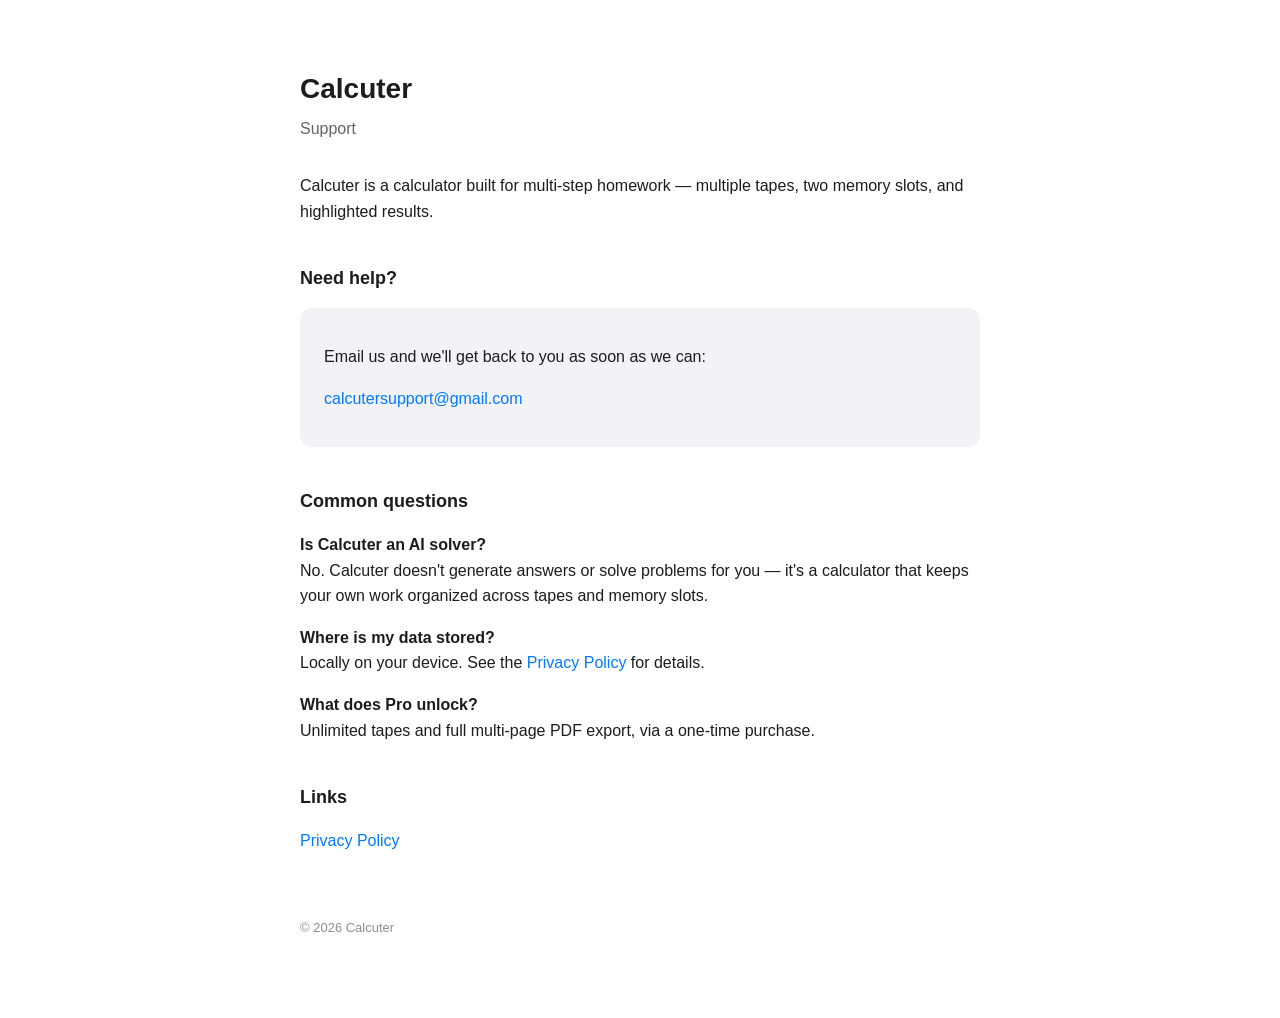
==== index.html @ 087f0ea1 "Add Support and Privacy Policy pages Co-Authored-By: Claude Sonnet 5 <noreply@anthropic.com>" ====
<!DOCTYPE html>
<html lang="en">
<head>
<meta charset="UTF-8">
<meta name="viewport" content="width=device-width, initial-scale=1.0">
<title>Calcuter Support</title>
<style>
  body {
    font-family: -apple-system, BlinkMacSystemFont, "Segoe UI", Roboto, Helvetica, Arial, sans-serif;
    max-width: 680px;
    margin: 0 auto;
    padding: 48px 24px 80px;
    color: #1c1c1e;
    line-height: 1.6;
  }
  h1 { font-size: 28px; margin-bottom: 4px; }
  .tagline { color: #636366; margin-top: 0; margin-bottom: 32px; }
  h2 { font-size: 18px; margin-top: 40px; }
  a { color: #007aff; text-decoration: none; }
  a:hover { text-decoration: underline; }
  .card {
    background: #f2f2f7;
    border-radius: 12px;
    padding: 20px 24px;
    margin-top: 12px;
  }
  footer {
    margin-top: 64px;
    font-size: 13px;
    color: #8e8e93;
  }
</style>
</head>
<body>
  <h1>Calcuter</h1>
  <p class="tagline">Support</p>

  <p>Calcuter is a calculator built for multi-step homework — multiple tapes, two memory slots, and highlighted results.</p>

  <h2>Need help?</h2>
  <div class="card">
    <p>Email us and we'll get back to you as soon as we can:</p>
    <p><a href="mailto:calcutersupport@gmail.com">calcutersupport@gmail.com</a></p>
  </div>

  <h2>Common questions</h2>
  <p><strong>Is Calcuter an AI solver?</strong><br>
  No. Calcuter doesn't generate answers or solve problems for you — it's a calculator that keeps your own work organized across tapes and memory slots.</p>

  <p><strong>Where is my data stored?</strong><br>
  Locally on your device. See the <a href="privacy.html">Privacy Policy</a> for details.</p>

  <p><strong>What does Pro unlock?</strong><br>
  Unlimited tapes and full multi-page PDF export, via a one-time purchase.</p>

  <h2>Links</h2>
  <p><a href="privacy.html">Privacy Policy</a></p>

  <footer>&copy; 2026 Calcuter</footer>
</body>
</html>
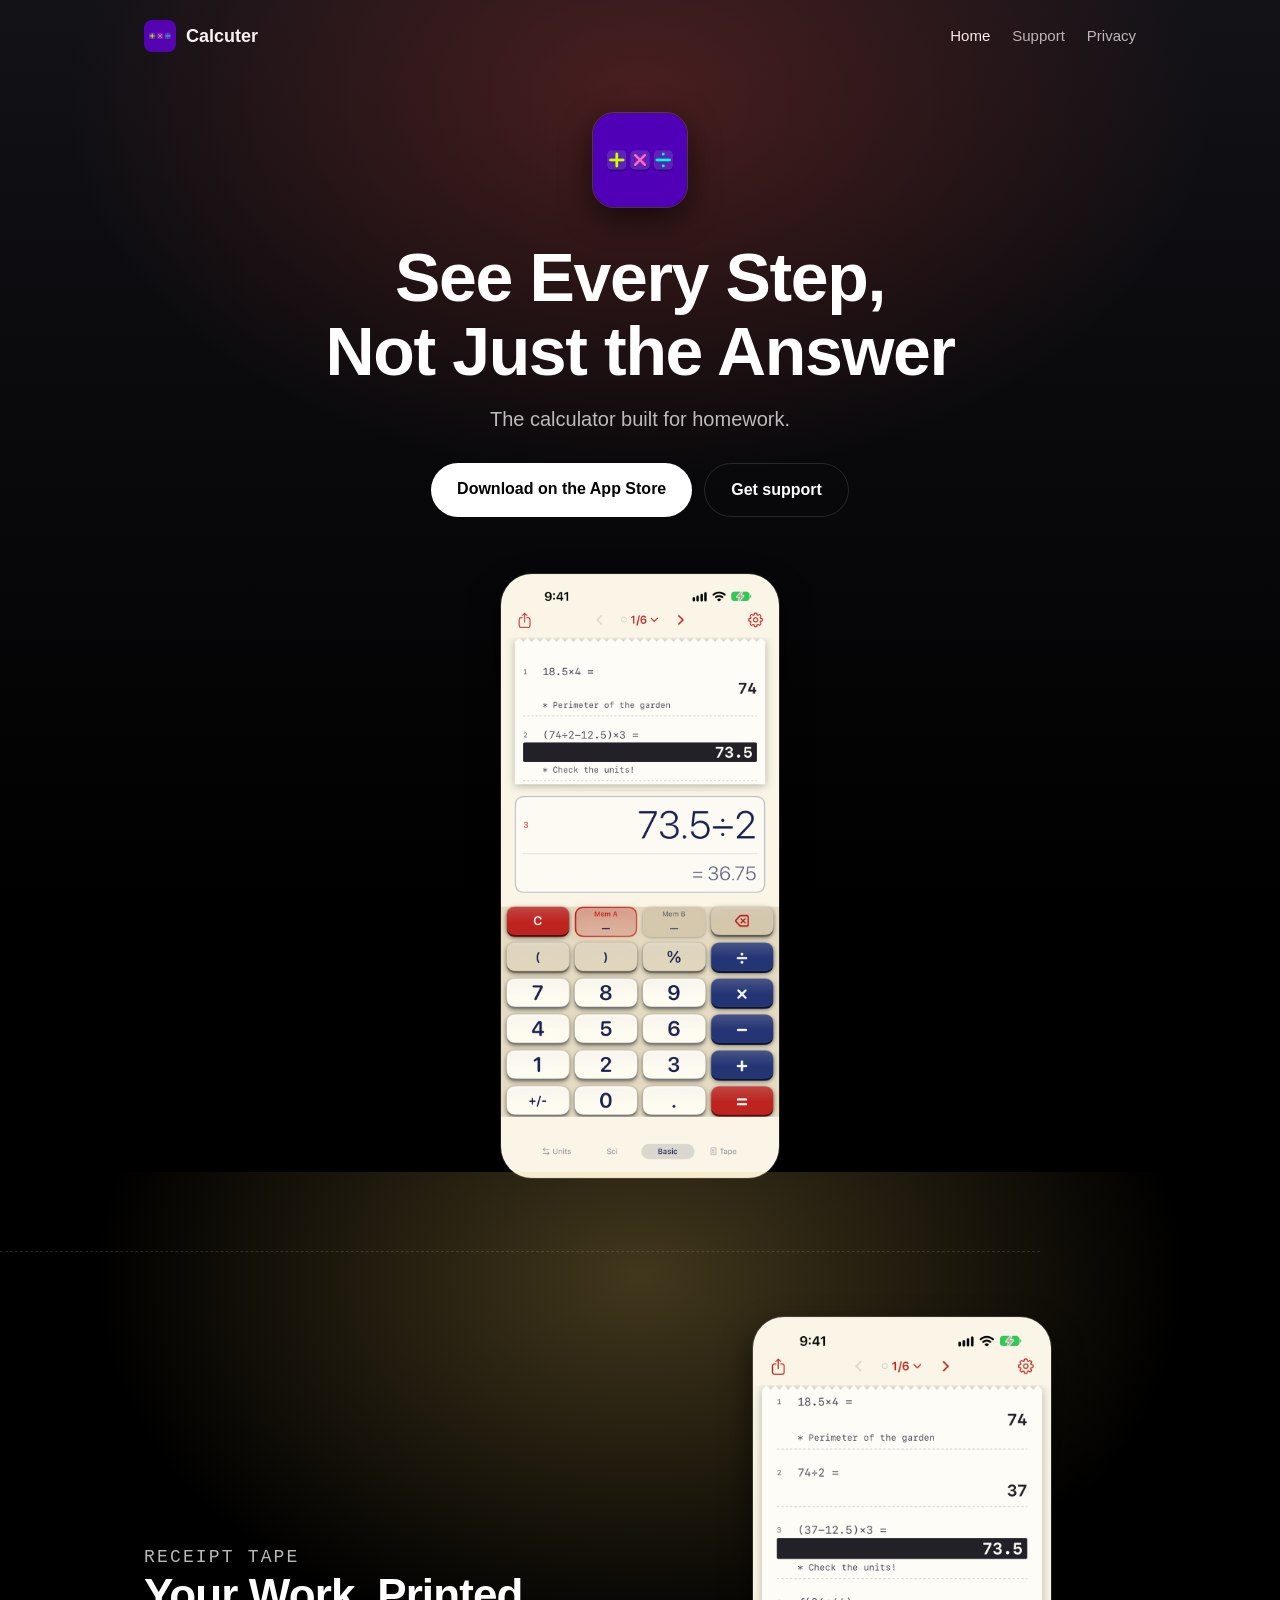
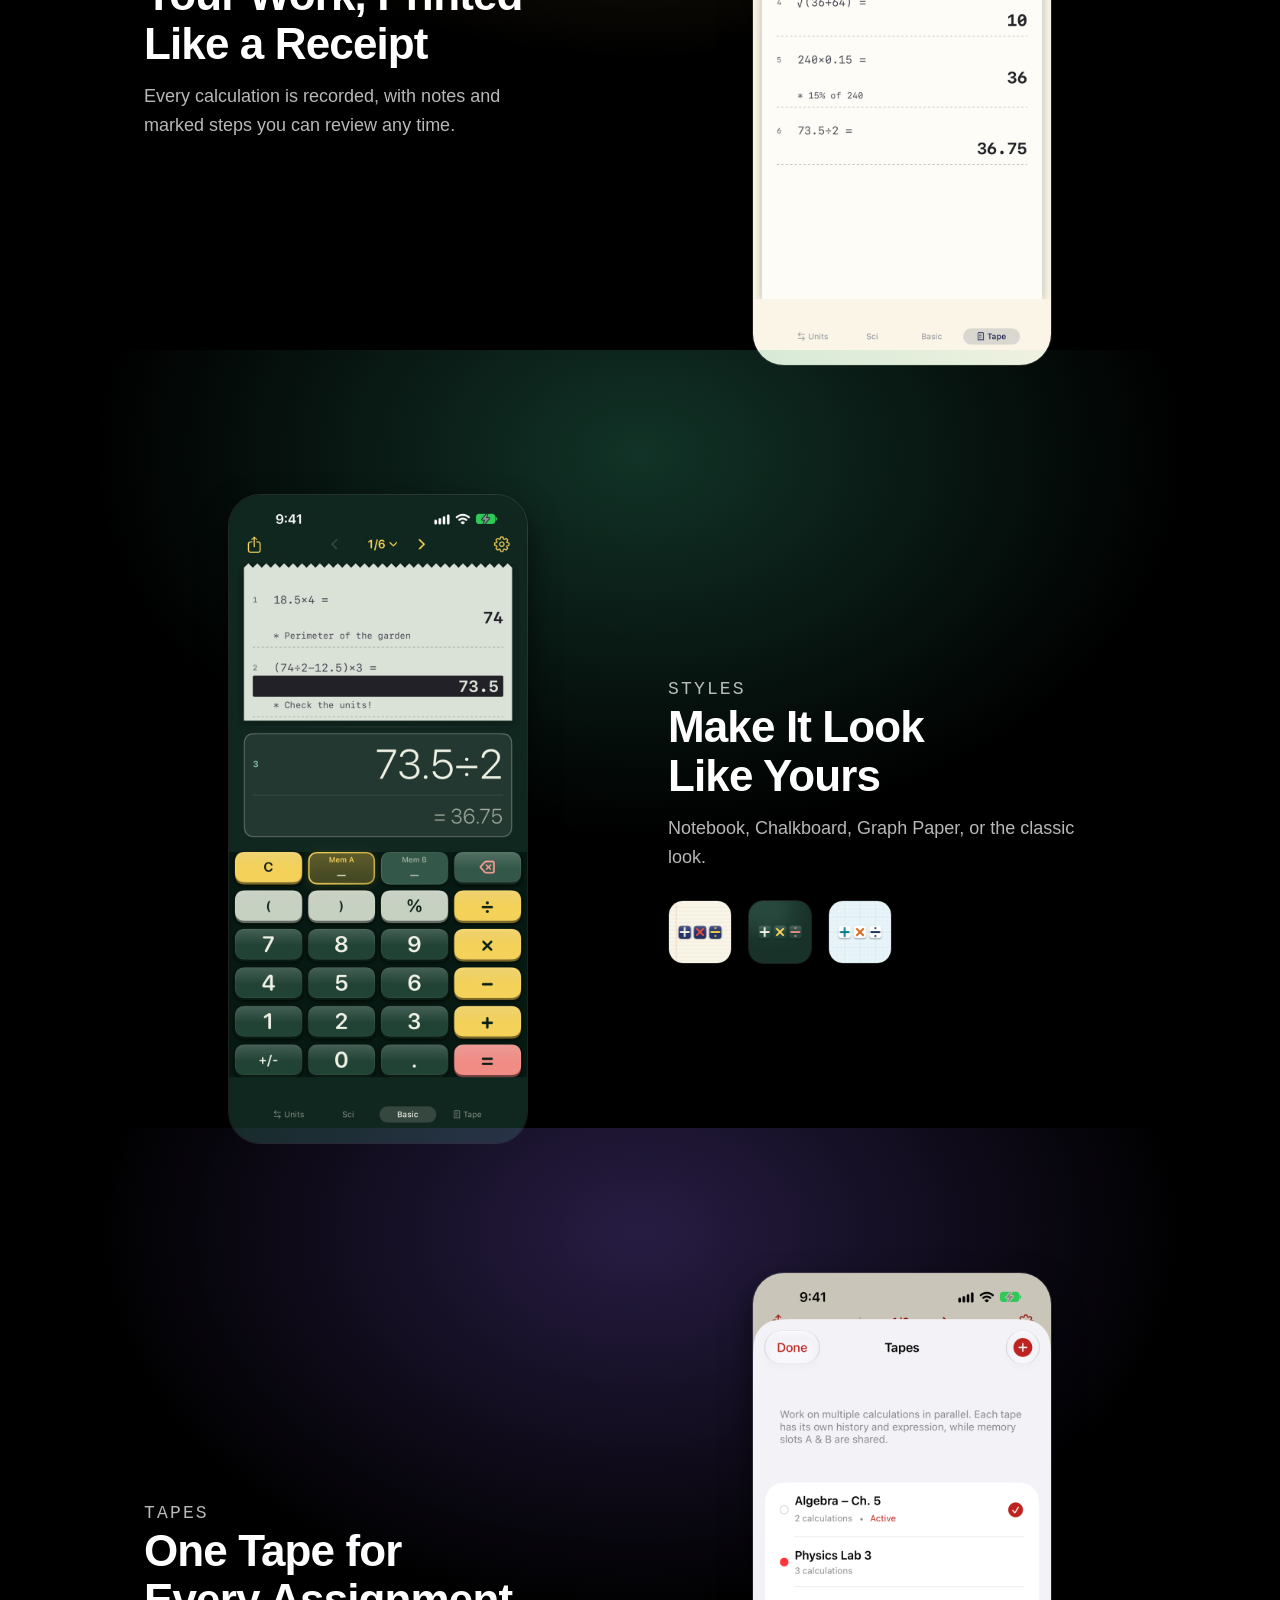
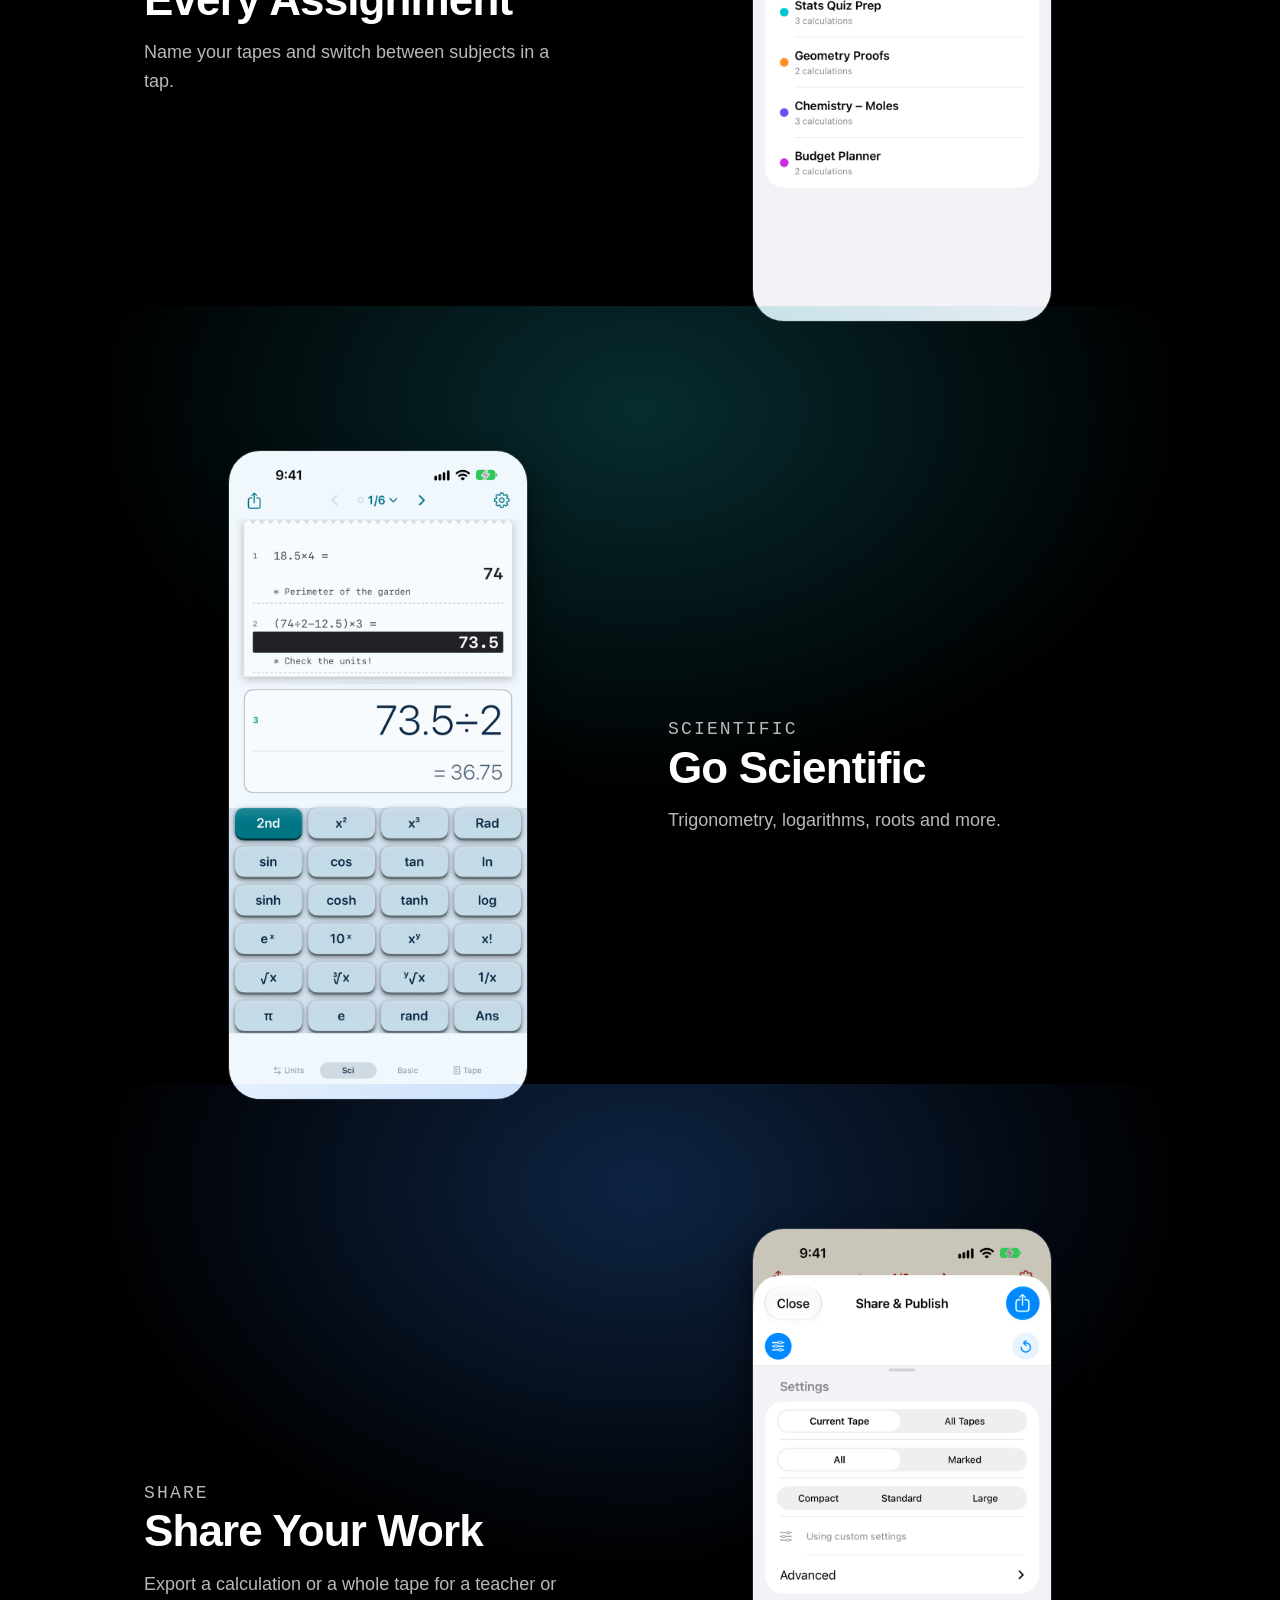
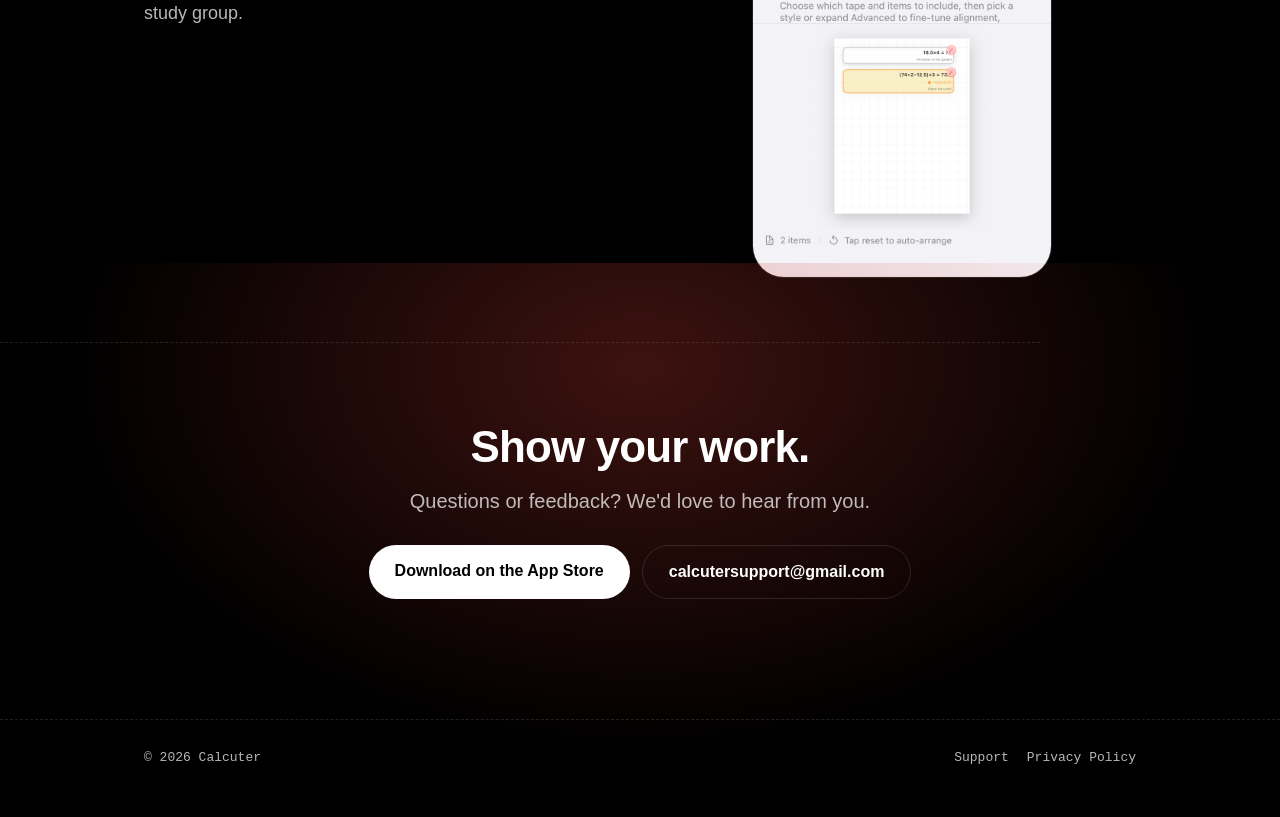
==== commit 94e45f72: "Restyle the site to match the App Store screenshots and add a home page Dark gradient look with per-" ====
--- a/index.html
+++ b/index.html
@@ -3,59 +3,112 @@
 <head>
 <meta charset="UTF-8">
 <meta name="viewport" content="width=device-width, initial-scale=1.0">
-<title>Calcuter Support</title>
-<style>
-  body {
-    font-family: -apple-system, BlinkMacSystemFont, "Segoe UI", Roboto, Helvetica, Arial, sans-serif;
-    max-width: 680px;
-    margin: 0 auto;
-    padding: 48px 24px 80px;
-    color: #1c1c1e;
-    line-height: 1.6;
-  }
-  h1 { font-size: 28px; margin-bottom: 4px; }
-  .tagline { color: #636366; margin-top: 0; margin-bottom: 32px; }
-  h2 { font-size: 18px; margin-top: 40px; }
-  a { color: #007aff; text-decoration: none; }
-  a:hover { text-decoration: underline; }
-  .card {
-    background: #f2f2f7;
-    border-radius: 12px;
-    padding: 20px 24px;
-    margin-top: 12px;
-  }
-  footer {
-    margin-top: 64px;
-    font-size: 13px;
-    color: #8e8e93;
-  }
-</style>
+<title>Calcuter — The calculator built for homework</title>
+<meta name="description" content="See every step, not just the answer. Calcuter keeps your calculations on a tape you can review, mark, and share.">
+<meta name="theme-color" content="#000000">
+<meta property="og:title" content="Calcuter — The calculator built for homework">
+<meta property="og:description" content="See every step, not just the answer.">
+<meta property="og:type" content="website">
+<meta property="og:image" content="https://zeifk.github.io/calcuter-site/assets/img/og-image.png">
+<link rel="icon" type="image/png" href="assets/img/favicon.png">
+<link rel="apple-touch-icon" href="assets/img/apple-touch-icon.png">
+<link rel="stylesheet" href="assets/style.css">
 </head>
 <body>
-  <h1>Calcuter</h1>
-  <p class="tagline">Support</p>
+  <header class="wrap">
+    <nav class="nav" aria-label="Main">
+      <a class="brand" href="index.html"><img src="assets/img/favicon.png" alt="" width="32" height="32">Calcuter</a>
+      <ul>
+        <li><a href="index.html" aria-current="page">Home</a></li>
+        <li><a href="support.html">Support</a></li>
+        <li><a href="privacy.html">Privacy</a></li>
+      </ul>
+    </nav>
+  </header>
 
-  <p>Calcuter is a calculator built for multi-step homework — multiple tapes, two memory slots, and highlighted results.</p>
+  <main>
+    <section class="glow g-red hero wrap">
+      <img class="app-icon" src="assets/img/icon.png" alt="Calcuter app icon" width="96" height="96">
+      <h1 class="headline">See Every Step,<br>Not Just the Answer</h1>
+      <p class="sub">The calculator built for homework.</p>
+      <div class="cta">
+        <a class="button" href="https://apps.apple.com/app/id6823138131">Download on the App Store</a>
+        <a class="button secondary" href="support.html">Get support</a>
+      </div>
+      <img class="device" src="assets/img/01_hero.png" alt="Calcuter showing a multi-step calculation on its keypad" width="780" height="1696">
+    </section>
 
-  <h2>Need help?</h2>
-  <div class="card">
-    <p>Email us and we'll get back to you as soon as we can:</p>
-    <p><a href="mailto:calcutersupport@gmail.com">calcutersupport@gmail.com</a></p>
-  </div>
+    <hr class="rule wrap">
 
-  <h2>Common questions</h2>
-  <p><strong>Is Calcuter an AI solver?</strong><br>
-  No. Calcuter doesn't generate answers or solve problems for you — it's a calculator that keeps your own work organized across tapes and memory slots.</p>
+    <div class="wrap">
+      <section class="glow g-amber feature">
+        <div class="copy">
+          <p class="kicker">Receipt tape</p>
+          <h2 class="headline">Your Work, Printed<br>Like a Receipt</h2>
+          <p>Every calculation is recorded, with notes and marked steps you can review any time.</p>
+        </div>
+        <img class="device" src="assets/img/02_tape.png" alt="A receipt-style tape of calculations with notes and marked steps" width="780" height="1696" loading="lazy">
+      </section>
 
-  <p><strong>Where is my data stored?</strong><br>
-  Locally on your device. See the <a href="privacy.html">Privacy Policy</a> for details.</p>
+      <section class="glow g-green feature">
+        <div class="copy">
+          <p class="kicker">Styles</p>
+          <h2 class="headline">Make It Look<br>Like Yours</h2>
+          <p>Notebook, Chalkboard, Graph Paper, or the classic look.</p>
+          <div class="styles-strip">
+            <img src="assets/img/icon-notebook.png" alt="Notebook app icon" width="64" height="64" loading="lazy">
+            <img src="assets/img/icon-chalkboard.png" alt="Chalkboard app icon" width="64" height="64" loading="lazy">
+            <img src="assets/img/icon-graphpaper.png" alt="Graph Paper app icon" width="64" height="64" loading="lazy">
+          </div>
+        </div>
+        <img class="device" src="assets/img/03_styles.png" alt="Calcuter in its Notebook style" width="780" height="1696" loading="lazy">
+      </section>
 
-  <p><strong>What does Pro unlock?</strong><br>
-  Unlimited tapes and full multi-page PDF export, via a one-time purchase.</p>
+      <section class="glow g-purple feature">
+        <div class="copy">
+          <p class="kicker">Tapes</p>
+          <h2 class="headline">One Tape for<br>Every Assignment</h2>
+          <p>Name your tapes and switch between subjects in a tap.</p>
+        </div>
+        <img class="device" src="assets/img/04_tapes.png" alt="A list of named tapes, one per assignment" width="780" height="1696" loading="lazy">
+      </section>
 
-  <h2>Links</h2>
-  <p><a href="privacy.html">Privacy Policy</a></p>
+      <section class="glow g-teal feature">
+        <div class="copy">
+          <p class="kicker">Scientific</p>
+          <h2 class="headline">Go Scientific</h2>
+          <p>Trigonometry, logarithms, roots and more.</p>
+        </div>
+        <img class="device" src="assets/img/05_scientific.png" alt="The scientific keypad with trigonometry and logarithm keys" width="780" height="1696" loading="lazy">
+      </section>
 
-  <footer>&copy; 2026 Calcuter</footer>
+      <section class="glow g-blue feature">
+        <div class="copy">
+          <p class="kicker">Share</p>
+          <h2 class="headline">Share Your Work</h2>
+          <p>Export a calculation or a whole tape for a teacher or study group.</p>
+        </div>
+        <img class="device" src="assets/img/06_share.png" alt="The share page laying out calculations for export" width="780" height="1696" loading="lazy">
+      </section>
+    </div>
+
+    <hr class="rule wrap">
+
+    <section class="glow g-red closing wrap">
+      <h2 class="headline">Show your work.</h2>
+      <p class="sub">Questions or feedback? We'd love to hear from you.</p>
+      <div class="cta">
+        <a class="button" href="https://apps.apple.com/app/id6823138131">Download on the App Store</a>
+        <a class="button secondary" href="mailto:calcutersupport@gmail.com">calcutersupport@gmail.com</a>
+      </div>
+    </section>
+  </main>
+
+  <footer>
+    <div class="wrap">
+      <span>&copy; 2026 Calcuter</span>
+      <span><a href="support.html">Support</a><a href="privacy.html">Privacy Policy</a></span>
+    </div>
+  </footer>
 </body>
 </html>
--- a/assets/style.css
+++ b/assets/style.css
@@ -0,0 +1,232 @@
+/* Calcuter site — mirrors the App Store slides: near-black gradient,
+   bold headlines, soft per-section glows, framed device screenshots. */
+
+:root {
+  --bg-top: rgb(18, 18, 23);
+  --bg-bottom: #000;
+  --text: #fff;
+  --muted: rgba(255, 255, 255, 0.72);
+  --hairline: rgba(255, 255, 255, 0.12);
+  --card: rgba(255, 255, 255, 0.05);
+  --link: #ffb4a8;
+
+  /* Glow colors, taken from marketing/compose.swift */
+  --red: 219, 66, 56;
+  --amber: 237, 199, 102;
+  --green: 64, 184, 140;
+  --purple: 140, 102, 242;
+  --teal: 26, 158, 173;
+  --blue: 51, 128, 242;
+
+  --font: ui-rounded, "SF Pro Rounded", -apple-system, BlinkMacSystemFont, "Segoe UI", Roboto, Helvetica, Arial, sans-serif;
+  --mono: ui-monospace, "SF Mono", Menlo, Consolas, monospace;
+}
+
+* { box-sizing: border-box; }
+
+html { background: var(--bg-bottom); overflow-x: clip; }
+
+body {
+  margin: 0;
+  min-height: 100vh;
+  font-family: var(--font);
+  color: var(--text);
+  line-height: 1.6;
+  background: linear-gradient(to bottom, var(--bg-top), var(--bg-bottom) 900px);
+  background-repeat: no-repeat;
+  -webkit-font-smoothing: antialiased;
+  overflow-x: clip; /* the glows extend past the viewport edges */
+}
+
+a { color: var(--link); text-decoration: none; }
+a:hover { text-decoration: underline; }
+a:focus-visible, .button:focus-visible {
+  outline: 2px solid #fff;
+  outline-offset: 3px;
+  border-radius: 6px;
+}
+
+.wrap { max-width: 1040px; margin: 0 auto; padding: 0 24px; }
+.narrow { max-width: 680px; margin: 0 auto; padding: 0 24px; }
+
+/* ---------- Nav ---------- */
+.nav {
+  display: flex;
+  align-items: center;
+  justify-content: space-between;
+  padding: 20px 0;
+}
+.brand {
+  display: flex;
+  align-items: center;
+  gap: 10px;
+  color: var(--text);
+  font-weight: 700;
+  font-size: 18px;
+}
+.brand:hover { text-decoration: none; }
+.brand img { width: 32px; height: 32px; border-radius: 8px; }
+.nav ul { display: flex; gap: 22px; list-style: none; margin: 0; padding: 0; }
+.nav ul a { color: var(--muted); font-size: 15px; }
+.nav ul a:hover, .nav ul a[aria-current="page"] { color: var(--text); text-decoration: none; }
+
+/* ---------- Glow sections ---------- */
+.glow {
+  position: relative;
+  isolation: isolate;
+}
+.glow::before {
+  content: "";
+  position: absolute;
+  z-index: -1;
+  inset: -80px -10% auto -10%;
+  height: 520px;
+  background: radial-gradient(ellipse at 50% 20%, rgba(var(--g), 0.28), transparent 65%);
+  pointer-events: none;
+}
+.g-red { --g: var(--red); }
+.g-amber { --g: var(--amber); }
+.g-green { --g: var(--green); }
+.g-purple { --g: var(--purple); }
+.g-teal { --g: var(--teal); }
+.g-blue { --g: var(--blue); }
+
+/* ---------- Hero ---------- */
+.hero {
+  text-align: center;
+  padding: 40px 0 72px;
+}
+.hero .app-icon {
+  width: 96px;
+  height: 96px;
+  border-radius: 22px;
+  box-shadow: 0 10px 30px rgba(0, 0, 0, 0.6);
+  border: 1px solid var(--hairline);
+}
+h1.headline, h2.headline {
+  font-weight: 800;
+  letter-spacing: -0.02em;
+  line-height: 1.1;
+  margin: 24px 0 14px;
+}
+h1.headline { font-size: clamp(38px, 7vw, 68px); }
+h2.headline { font-size: clamp(30px, 4.6vw, 44px); margin-top: 0; }
+.sub {
+  color: var(--muted);
+  font-size: clamp(17px, 2.2vw, 20px);
+  max-width: 560px;
+  margin: 0 auto 28px;
+}
+.cta { display: flex; gap: 12px; justify-content: center; flex-wrap: wrap; }
+.button {
+  display: inline-block;
+  padding: 13px 26px;
+  border-radius: 999px;
+  font-weight: 700;
+  font-size: 16px;
+  color: #000;
+  background: #fff;
+}
+.button:hover { text-decoration: none; background: rgba(255, 255, 255, 0.88); }
+.button.secondary {
+  color: var(--text);
+  background: transparent;
+  border: 1px solid var(--hairline);
+}
+.button.secondary:hover { background: var(--card); }
+
+/* ---------- Device frame ---------- */
+.device {
+  display: block;
+  width: 100%;
+  max-width: 300px;
+  height: auto;
+  margin: 0 auto;
+  border-radius: 32px;
+  border: 1px solid var(--hairline);
+  box-shadow: 0 14px 30px rgba(0, 0, 0, 0.6);
+}
+.hero .device { max-width: 280px; margin-top: 56px; }
+
+/* ---------- Feature rows ---------- */
+.feature {
+  display: grid;
+  grid-template-columns: 1fr 1fr;
+  align-items: center;
+  gap: 56px;
+  padding: 64px 0;
+}
+.feature:nth-of-type(even) .copy { order: 2; }
+.feature .copy p { color: var(--muted); font-size: 18px; margin: 0; max-width: 420px; }
+.kicker {
+  font-family: var(--mono);
+  font-size: 12px;
+  letter-spacing: 0.12em;
+  text-transform: uppercase;
+  color: rgba(var(--g), 1);
+  margin: 0 0 12px;
+}
+
+/* Receipt-style dashed rule, echoing the receipt tape */
+.rule { border: 0; border-top: 1px dashed var(--hairline); margin: 0; }
+
+.styles-strip {
+  display: flex;
+  gap: 16px;
+  margin-top: 28px;
+}
+.styles-strip img {
+  width: 64px;
+  height: 64px;
+  border-radius: 15px;
+  border: 1px solid var(--hairline);
+}
+
+/* ---------- Closing CTA ---------- */
+.closing { text-align: center; padding: 80px 0; }
+
+/* ---------- Text pages ---------- */
+.page { padding: 24px 0 40px; }
+.page h1 { font-size: clamp(32px, 6vw, 44px); font-weight: 800; letter-spacing: -0.02em; margin: 0 0 6px; line-height: 1.15; }
+.page .lead { color: var(--muted); font-size: 18px; margin: 0 0 32px; }
+.page h2 { font-size: 20px; margin: 40px 0 8px; }
+.page p, .page li { color: rgba(255, 255, 255, 0.86); }
+.page ul { padding-left: 22px; }
+.updated { font-family: var(--mono); font-size: 13px; color: var(--muted); margin: 0 0 32px; }
+.card {
+  background: var(--card);
+  border: 1px solid var(--hairline);
+  border-radius: 16px;
+  padding: 20px 24px;
+  margin-top: 12px;
+}
+.card p { margin: 0 0 6px; }
+.card p:last-child { margin: 0; }
+.card strong { display: block; color: var(--text); font-size: 17px; margin-bottom: 4px; }
+
+/* ---------- Footer ---------- */
+footer {
+  margin-top: 40px;
+  padding: 28px 0 48px;
+  border-top: 1px dashed var(--hairline);
+  font-family: var(--mono);
+  font-size: 13px;
+  color: var(--muted);
+}
+footer .wrap, footer .narrow { display: flex; justify-content: space-between; flex-wrap: wrap; gap: 12px; }
+footer a { color: var(--muted); margin-left: 18px; }
+footer a:first-child { margin-left: 0; }
+footer a:hover { color: var(--text); }
+
+/* ---------- Small screens ---------- */
+@media (max-width: 760px) {
+  .feature { grid-template-columns: 1fr; gap: 32px; padding: 44px 0; text-align: center; }
+  .feature:nth-of-type(even) .copy { order: 0; }
+  .feature .copy p { margin: 0 auto; }
+  .styles-strip { justify-content: center; }
+  .nav ul { gap: 16px; }
+}
+
+@media (prefers-reduced-motion: no-preference) {
+  .button { transition: background 0.15s; }
+}
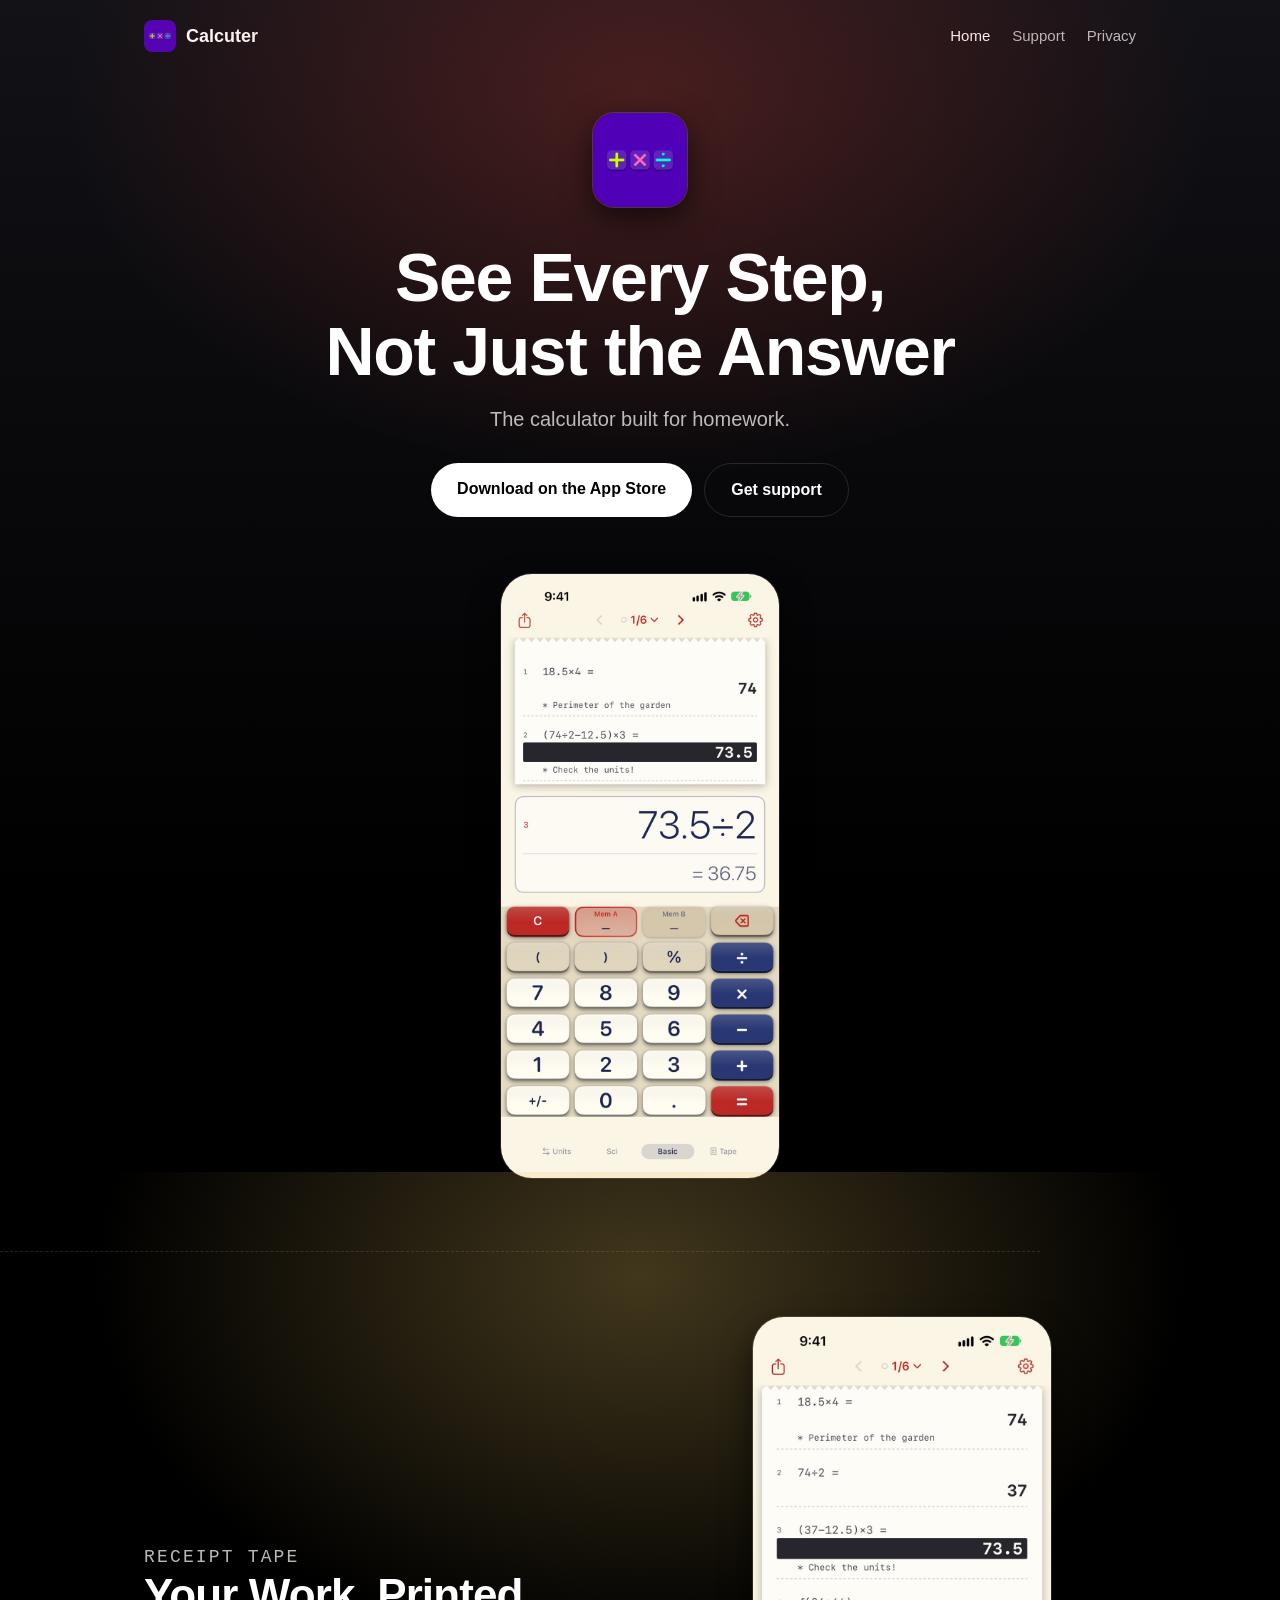
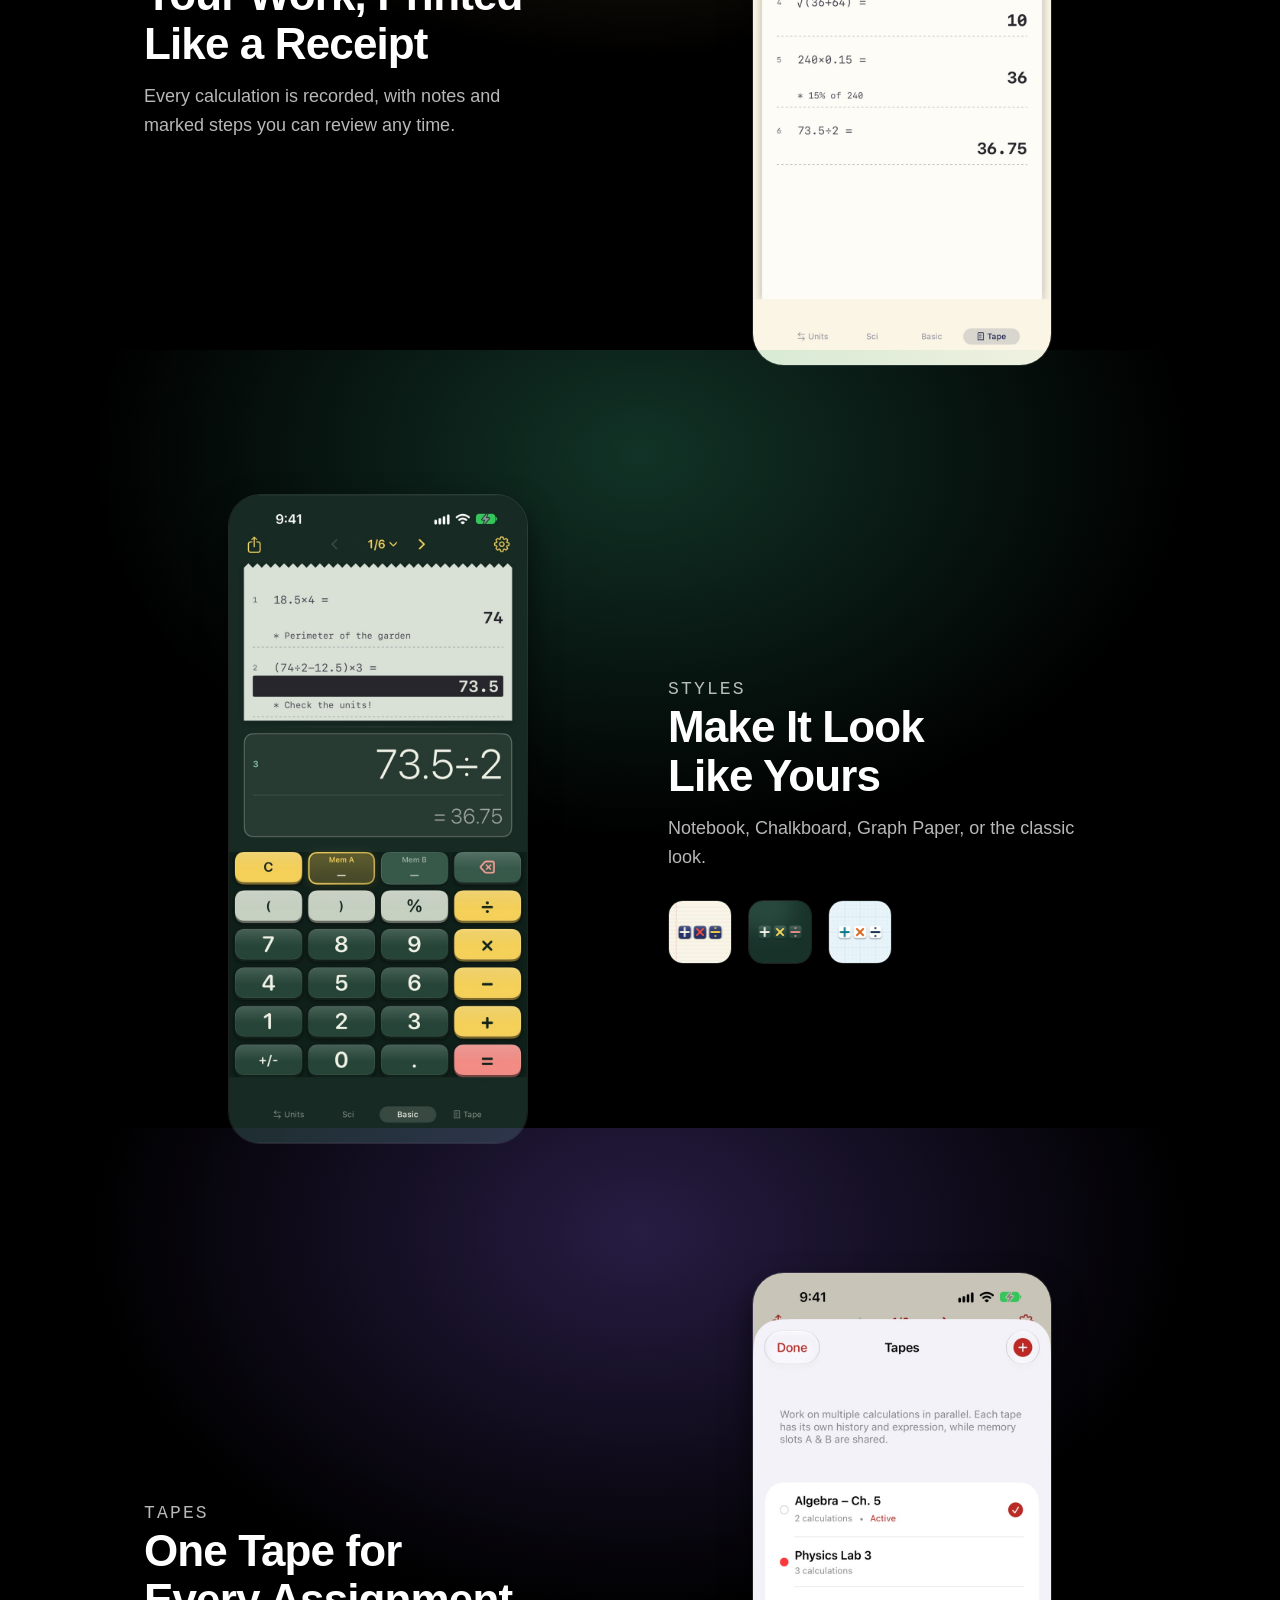
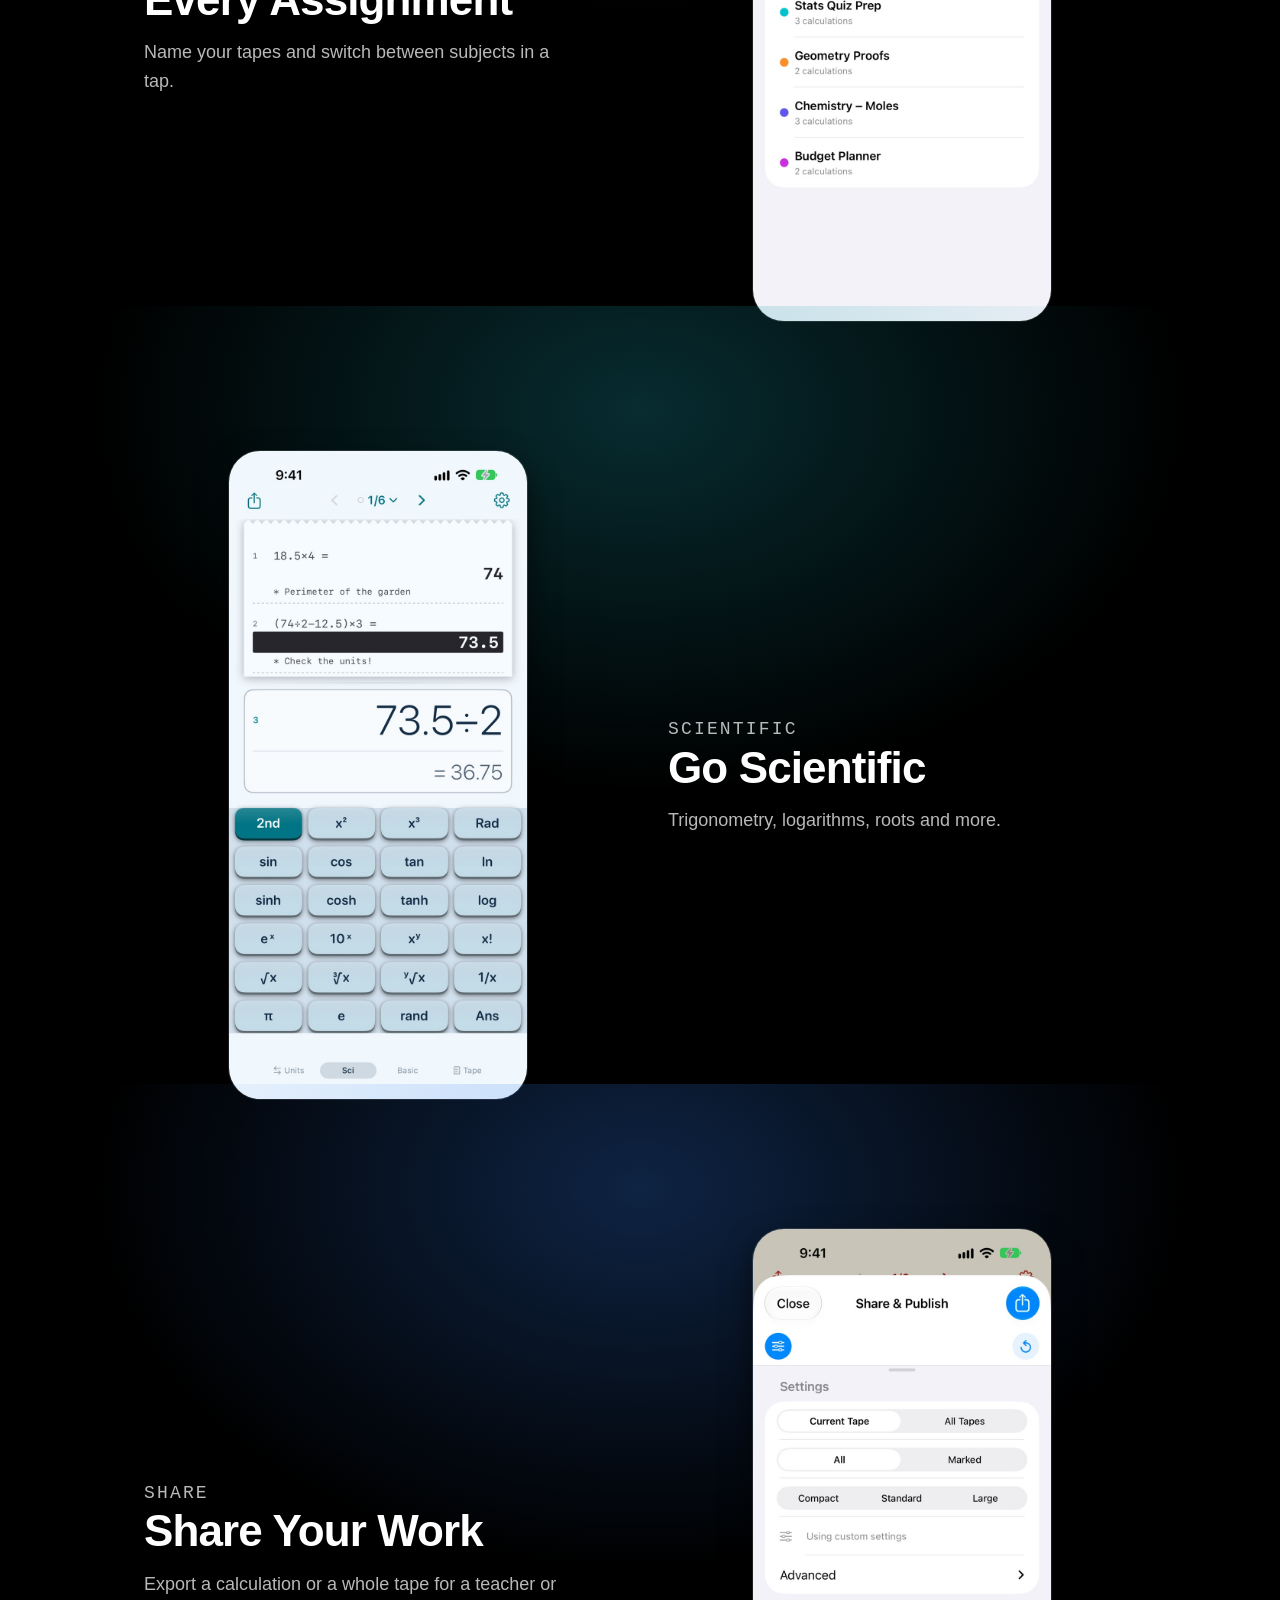
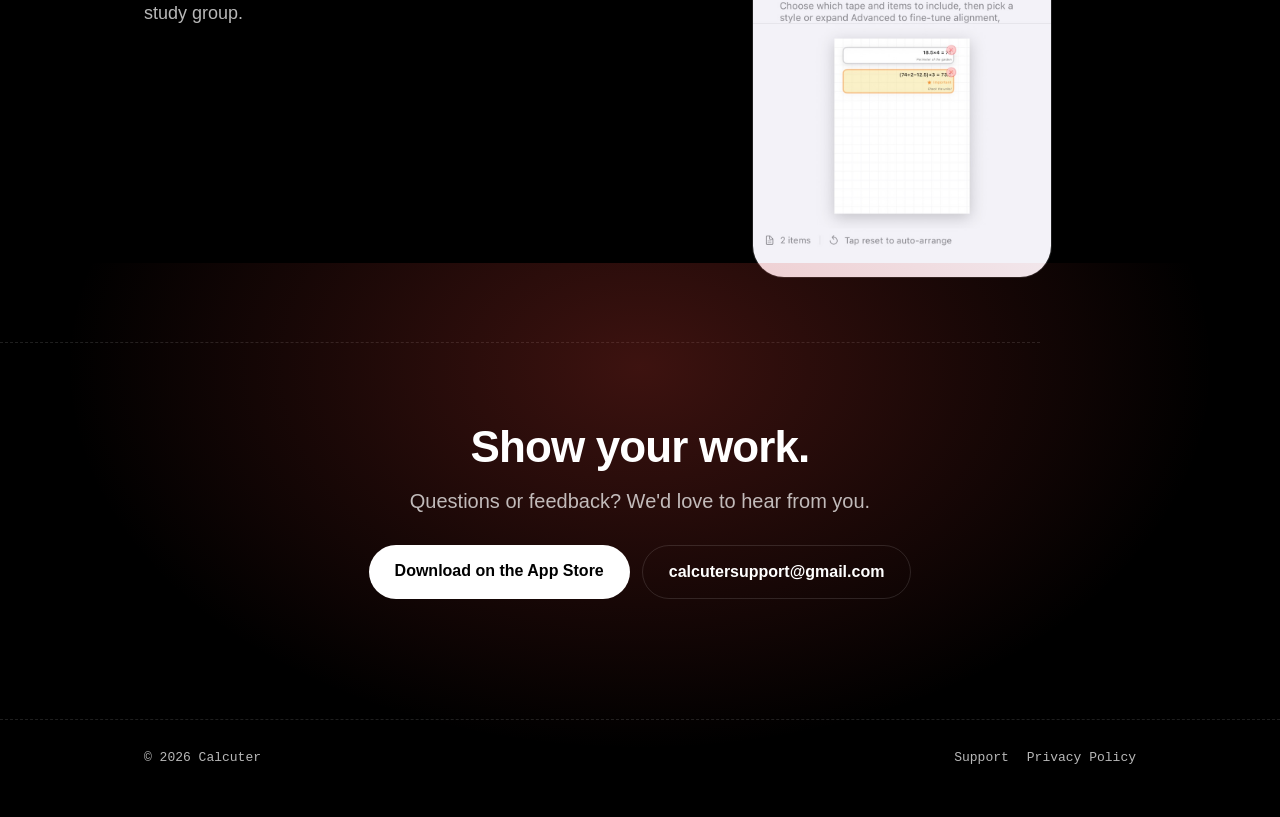
==== commit a2b407e7: "Compress screenshots to JPEG and lighten the feature labels for contrast Screenshots drop from about" ====
--- a/index.html
+++ b/index.html
@@ -35,7 +35,7 @@
         <a class="button" href="https://apps.apple.com/app/id6823138131">Download on the App Store</a>
         <a class="button secondary" href="support.html">Get support</a>
       </div>
-      <img class="device" src="assets/img/01_hero.png" alt="Calcuter showing a multi-step calculation on its keypad" width="780" height="1696">
+      <img class="device" src="assets/img/01_hero.jpg" alt="Calcuter showing a multi-step calculation on its keypad" width="780" height="1696">
     </section>
 
     <hr class="rule wrap">
@@ -47,7 +47,7 @@
           <h2 class="headline">Your Work, Printed<br>Like a Receipt</h2>
           <p>Every calculation is recorded, with notes and marked steps you can review any time.</p>
         </div>
-        <img class="device" src="assets/img/02_tape.png" alt="A receipt-style tape of calculations with notes and marked steps" width="780" height="1696" loading="lazy">
+        <img class="device" src="assets/img/02_tape.jpg" alt="A receipt-style tape of calculations with notes and marked steps" width="780" height="1696" loading="lazy">
       </section>
 
       <section class="glow g-green feature">
@@ -61,7 +61,7 @@
             <img src="assets/img/icon-graphpaper.png" alt="Graph Paper app icon" width="64" height="64" loading="lazy">
           </div>
         </div>
-        <img class="device" src="assets/img/03_styles.png" alt="Calcuter in its Notebook style" width="780" height="1696" loading="lazy">
+        <img class="device" src="assets/img/03_styles.jpg" alt="Calcuter in its Notebook style" width="780" height="1696" loading="lazy">
       </section>
 
       <section class="glow g-purple feature">
@@ -70,7 +70,7 @@
           <h2 class="headline">One Tape for<br>Every Assignment</h2>
           <p>Name your tapes and switch between subjects in a tap.</p>
         </div>
-        <img class="device" src="assets/img/04_tapes.png" alt="A list of named tapes, one per assignment" width="780" height="1696" loading="lazy">
+        <img class="device" src="assets/img/04_tapes.jpg" alt="A list of named tapes, one per assignment" width="780" height="1696" loading="lazy">
       </section>
 
       <section class="glow g-teal feature">
@@ -79,7 +79,7 @@
           <h2 class="headline">Go Scientific</h2>
           <p>Trigonometry, logarithms, roots and more.</p>
         </div>
-        <img class="device" src="assets/img/05_scientific.png" alt="The scientific keypad with trigonometry and logarithm keys" width="780" height="1696" loading="lazy">
+        <img class="device" src="assets/img/05_scientific.jpg" alt="The scientific keypad with trigonometry and logarithm keys" width="780" height="1696" loading="lazy">
       </section>
 
       <section class="glow g-blue feature">
@@ -88,7 +88,7 @@
           <h2 class="headline">Share Your Work</h2>
           <p>Export a calculation or a whole tape for a teacher or study group.</p>
         </div>
-        <img class="device" src="assets/img/06_share.png" alt="The share page laying out calculations for export" width="780" height="1696" loading="lazy">
+        <img class="device" src="assets/img/06_share.jpg" alt="The share page laying out calculations for export" width="780" height="1696" loading="lazy">
       </section>
     </div>
 
--- a/assets/style.css
+++ b/assets/style.css
@@ -163,7 +163,7 @@
   font-size: 12px;
   letter-spacing: 0.12em;
   text-transform: uppercase;
-  color: rgba(var(--g), 1);
+  color: color-mix(in srgb, rgb(var(--g)) 60%, white); /* lightened so the small label passes AA */
   margin: 0 0 12px;
 }
 
